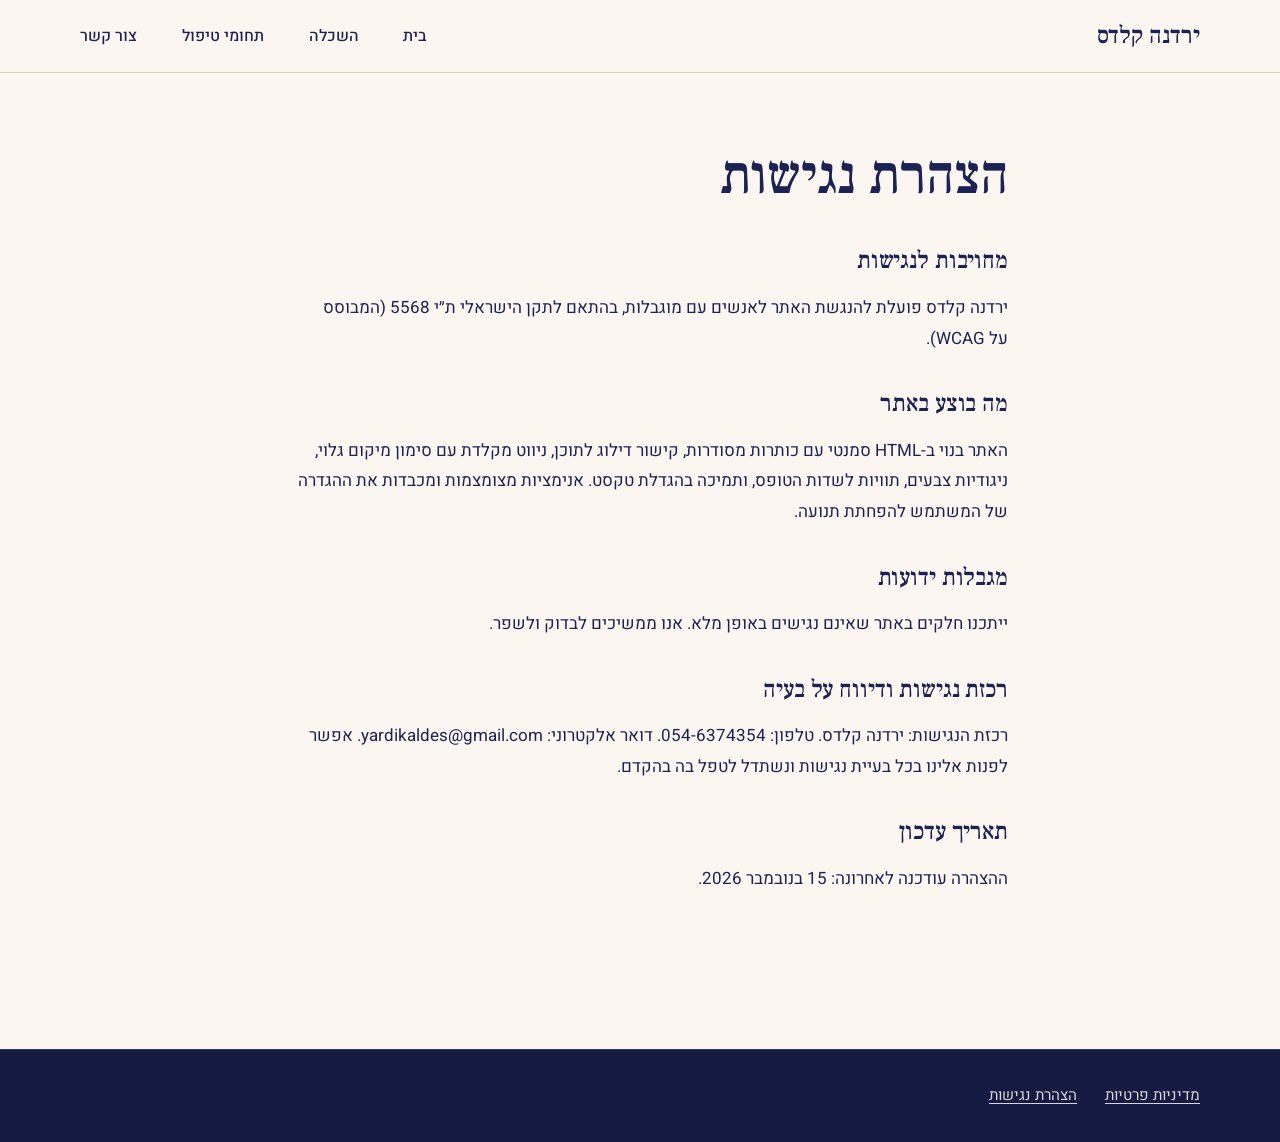
==== accessibility.html @ c279a72e "Initial site: Hebrew single-page site for Yardena Kaldes Static HTML/CSS/JS generated from content/*" ====
<!DOCTYPE html>
<html lang="he" dir="rtl">
<head>
<meta charset="utf-8">
<meta name="viewport" content="width=device-width, initial-scale=1">
<title>הצהרת נגישות | ירדנה קלדס</title>
<meta name="description" content="הצהרת נגישות">
<meta name="robots" content="noindex, nofollow">
<link rel="canonical" href="https://www.yardena-kaldes.com/accessibility.html">
<meta name="google-site-verification" content="xHPdpr_sbadGGnNC_z8FSd2xAfMQ8qjs7uREFKVyReg">
<meta property="og:title" content="הצהרת נגישות | ירדנה קלדס">
<meta property="og:description" content="הצהרת נגישות">
<meta property="og:url" content="https://www.yardena-kaldes.com/accessibility.html">
<meta property="og:site_name" content="ירדנה קלדס">
<meta property="og:type" content="website">
<meta property="og:locale" content="he_IL">
<meta name="twitter:card" content="summary">
<link rel="icon" href="assets/favicon.svg" type="image/svg+xml">
<link rel="preload" href="fonts/heebo-hebrew-400-normal.woff2" as="font" type="font/woff2" crossorigin>
<link rel="stylesheet" href="css/fonts.css">
<link rel="stylesheet" href="css/style.css">
<!-- DRAFT: legal text pending review by a lawyer. Not shown on the live page. -->
</head>
<body>
<a class="skip-link" href="#main">לדלג לתוכן הראשי</a>
<header class="site-header">
  <div class="wrap header-inner">
    <a class="brand" href="index.html">ירדנה קלדס</a>
    <button class="menu-toggle" type="button" aria-expanded="false" aria-controls="site-nav" data-open="תפריט" data-close="סגירת תפריט"><span class="menu-bars" aria-hidden="true"></span><span class="visually-hidden">תפריט</span></button>
    <nav id="site-nav" class="site-nav" aria-label="ניווט ראשי"><ul><li><a href="index.html#home">בית</a></li><li><a href="index.html#education">השכלה</a></li><li><a href="index.html#specialties">תחומי טיפול</a></li><li><a href="index.html#contact">צור קשר</a></li></ul></nav>
  </div>
</header>
<main id="main" class="text-page"><div class="wrap narrow">
  <h1>הצהרת נגישות</h1>
  <h2>מחויבות לנגישות</h2><p>ירדנה קלדס פועלת להנגשת האתר לאנשים עם מוגבלות, בהתאם לתקן הישראלי ת״י 5568 (המבוסס על WCAG).</p>
  <h2>מה בוצע באתר</h2><p>האתר בנוי ב-HTML סמנטי עם כותרות מסודרות, קישור דילוג לתוכן, ניווט מקלדת עם סימון מיקום גלוי, ניגודיות צבעים, תוויות לשדות הטופס, ותמיכה בהגדלת טקסט. אנימציות מצומצמות ומכבדות את ההגדרה של המשתמש להפחתת תנועה.</p>
  <h2>מגבלות ידועות</h2><p>ייתכנו חלקים באתר שאינם נגישים באופן מלא. אנו ממשיכים לבדוק ולשפר.</p>
  <h2>רכזת נגישות ודיווח על בעיה</h2><p>רכזת הנגישות: ירדנה קלדס. טלפון: 054-6374354. דואר אלקטרוני: yardikaldes@gmail.com. אפשר לפנות אלינו בכל בעיית נגישות ונשתדל לטפל בה בהקדם.</p>
  <h2>תאריך עדכון</h2><p>ההצהרה עודכנה לאחרונה: 15 בנובמבר 2026.</p>
</div></main>
<footer class="site-footer"><div class="wrap">
  <nav aria-label="מידע משפטי"><a href="privacy.html">מדיניות פרטיות</a> <a href="accessibility.html">הצהרת נגישות</a></nav>
</div></footer>
<!-- Accessibility widget (third-party, supplements the accessible build and does not replace it). Licence account is currently the site builder's, to be moved to the client. -->
<script src="https://cdn.enable.co.il/licenses/enable-L7759c07xz526q-1017-84226/init.js"></script>
<script src="js/main.js" defer></script>
</body>
</html>
---- css/fonts.css ----
@font-face{font-family:"Heebo";font-weight:300;font-style:normal;font-display:swap;src:url("../fonts/heebo-hebrew-300-normal.woff2") format("woff2");unicode-range:U+0590-05FF,U+200C-2010,U+20AA,U+25CC,U+FB1D-FB4F}
@font-face{font-family:"Heebo";font-weight:300;font-style:normal;font-display:swap;src:url("../fonts/heebo-latin-300-normal.woff2") format("woff2");unicode-range:U+0000-00FF,U+0131,U+0152-0153,U+02BB-02BC,U+02C6,U+02DA,U+02DC,U+2000-206F,U+2074,U+20AC,U+2122,U+2191,U+2193,U+2212,U+2215,U+FEFF,U+FFFD}
@font-face{font-family:"Heebo";font-weight:400;font-style:normal;font-display:swap;src:url("../fonts/heebo-hebrew-400-normal.woff2") format("woff2");unicode-range:U+0590-05FF,U+200C-2010,U+20AA,U+25CC,U+FB1D-FB4F}
@font-face{font-family:"Heebo";font-weight:400;font-style:normal;font-display:swap;src:url("../fonts/heebo-latin-400-normal.woff2") format("woff2");unicode-range:U+0000-00FF,U+0131,U+0152-0153,U+02BB-02BC,U+02C6,U+02DA,U+02DC,U+2000-206F,U+2074,U+20AC,U+2122,U+2191,U+2193,U+2212,U+2215,U+FEFF,U+FFFD}
@font-face{font-family:"Heebo";font-weight:500;font-style:normal;font-display:swap;src:url("../fonts/heebo-hebrew-500-normal.woff2") format("woff2");unicode-range:U+0590-05FF,U+200C-2010,U+20AA,U+25CC,U+FB1D-FB4F}
@font-face{font-family:"Heebo";font-weight:500;font-style:normal;font-display:swap;src:url("../fonts/heebo-latin-500-normal.woff2") format("woff2");unicode-range:U+0000-00FF,U+0131,U+0152-0153,U+02BB-02BC,U+02C6,U+02DA,U+02DC,U+2000-206F,U+2074,U+20AC,U+2122,U+2191,U+2193,U+2212,U+2215,U+FEFF,U+FFFD}
@font-face{font-family:"Heebo";font-weight:700;font-style:normal;font-display:swap;src:url("../fonts/heebo-hebrew-700-normal.woff2") format("woff2");unicode-range:U+0590-05FF,U+200C-2010,U+20AA,U+25CC,U+FB1D-FB4F}
@font-face{font-family:"Heebo";font-weight:700;font-style:normal;font-display:swap;src:url("../fonts/heebo-latin-700-normal.woff2") format("woff2");unicode-range:U+0000-00FF,U+0131,U+0152-0153,U+02BB-02BC,U+02C6,U+02DA,U+02DC,U+2000-206F,U+2074,U+20AC,U+2122,U+2191,U+2193,U+2212,U+2215,U+FEFF,U+FFFD}
@font-face{font-family:"Frank Ruhl Libre";font-weight:400;font-style:normal;font-display:swap;src:url("../fonts/frank-ruhl-libre-hebrew-400-normal.woff2") format("woff2");unicode-range:U+0590-05FF,U+200C-2010,U+20AA,U+25CC,U+FB1D-FB4F}
@font-face{font-family:"Frank Ruhl Libre";font-weight:400;font-style:normal;font-display:swap;src:url("../fonts/frank-ruhl-libre-latin-400-normal.woff2") format("woff2");unicode-range:U+0000-00FF,U+0131,U+0152-0153,U+02BB-02BC,U+02C6,U+02DA,U+02DC,U+2000-206F,U+2074,U+20AC,U+2122,U+2191,U+2193,U+2212,U+2215,U+FEFF,U+FFFD}
@font-face{font-family:"Frank Ruhl Libre";font-weight:500;font-style:normal;font-display:swap;src:url("../fonts/frank-ruhl-libre-hebrew-500-normal.woff2") format("woff2");unicode-range:U+0590-05FF,U+200C-2010,U+20AA,U+25CC,U+FB1D-FB4F}
@font-face{font-family:"Frank Ruhl Libre";font-weight:500;font-style:normal;font-display:swap;src:url("../fonts/frank-ruhl-libre-latin-500-normal.woff2") format("woff2");unicode-range:U+0000-00FF,U+0131,U+0152-0153,U+02BB-02BC,U+02C6,U+02DA,U+02DC,U+2000-206F,U+2074,U+20AC,U+2122,U+2191,U+2193,U+2212,U+2215,U+FEFF,U+FFFD}
@font-face{font-family:"Frank Ruhl Libre";font-weight:700;font-style:normal;font-display:swap;src:url("../fonts/frank-ruhl-libre-hebrew-700-normal.woff2") format("woff2");unicode-range:U+0590-05FF,U+200C-2010,U+20AA,U+25CC,U+FB1D-FB4F}
@font-face{font-family:"Frank Ruhl Libre";font-weight:700;font-style:normal;font-display:swap;src:url("../fonts/frank-ruhl-libre-latin-700-normal.woff2") format("woff2");unicode-range:U+0000-00FF,U+0131,U+0152-0153,U+02BB-02BC,U+02C6,U+02DA,U+02DC,U+2000-206F,U+2074,U+20AC,U+2122,U+2191,U+2193,U+2212,U+2215,U+FEFF,U+FFFD}
---- css/style.css ----
/* Yardena Kaldes: warm editorial clinic. Calm, spacious, quietly crafted. Mobile first, RTL via logical properties. */
:root {
  --ink: #1b2255;
  --ink-soft: #3b4270;
  --night: #141a42;
  --cream: #fbf7f0;
  --sand: #f3ebdd;
  --amber: #f1c27d;
  --amber-soft: #f7dfb4;
  --teal: #6fa8a2;
  --teal-soft: #dbebe8;
  --line: #d9d0be;
  --focus: #b4541a;
  --font-body: "Heebo", "Arial Hebrew", Arial, sans-serif;
  --font-head: "Frank Ruhl Libre", "Heebo", Georgia, serif;
  --gutter: clamp(1.25rem, 5vw, 3rem);
  --space-section: clamp(4.5rem, 11vw, 8.5rem);
  --radius: 1.75rem;
  --ease: cubic-bezier(.22, .7, .2, 1);
}

*, *::before, *::after { box-sizing: border-box; }
html { scroll-behavior: smooth; scroll-padding-top: 5.5rem; -webkit-text-size-adjust: 100%; }
body { margin: 0; background: var(--cream); color: var(--ink); font-family: var(--font-body); font-size: 1.0625rem; line-height: 1.8; }
img { max-width: 100%; height: auto; display: block; }
a { color: inherit; text-underline-offset: 0.22em; text-decoration-thickness: 1px; }
a:hover { text-decoration-thickness: 2px; }
:focus-visible { outline: 3px solid var(--focus); outline-offset: 3px; border-radius: 3px; }
.visually-hidden { position: absolute !important; width: 1px; height: 1px; margin: -1px; padding: 0; overflow: hidden; clip: rect(0 0 0 0); white-space: nowrap; border: 0; }
.wrap { width: 100%; max-width: 76rem; margin-inline: auto; padding-inline: var(--gutter); }
.narrow { max-width: 52rem; }

h1, h2, h3 { font-family: var(--font-head); font-weight: 500; line-height: 1.2; margin: 0 0 0.7em; }
h2 { font-size: clamp(2.1rem, 5.5vw, 3.4rem); letter-spacing: -0.005em; }
h3 { font-size: 1.35rem; font-weight: 700; line-height: 1.4; }
p { margin: 0 0 1.1em; text-wrap: pretty; }
h1, h2, h3, blockquote p, .lead { text-wrap: balance; }

.skip-link { position: absolute; inset-inline-start: 1rem; top: -5rem; z-index: 200; background: var(--ink); color: #fff; padding: 0.7rem 1.1rem; border-radius: 0 0 8px 8px; }
.skip-link:focus { top: 0; }

/* Header: floats over the hero, settles into cream on scroll */
.site-header { position: fixed; inset-inline: 0; top: 0; z-index: 100; transition: background .35s var(--ease), box-shadow .35s var(--ease); }
.site-header.is-scrolled, .site-header.is-solid { background: rgba(251, 247, 240, 0.94); backdrop-filter: blur(8px); box-shadow: 0 1px 0 var(--line); }
.header-inner { display: flex; align-items: center; justify-content: space-between; min-height: 4.5rem; gap: 1rem; }
.brand { font-family: var(--font-head); font-size: 1.5rem; font-weight: 500; text-decoration: none; }
.menu-toggle { width: 2.9rem; height: 2.9rem; border: 1px solid var(--line); border-radius: 50%; background: var(--cream); display: grid; place-items: center; cursor: pointer; }
.menu-bars, .menu-bars::before, .menu-bars::after { display: block; width: 1.2rem; height: 2px; background: var(--ink); content: ""; transition: transform .25s var(--ease); }
.menu-bars { position: relative; }
.menu-bars::before { position: absolute; top: -6px; }
.menu-bars::after { position: absolute; top: 6px; }
.menu-toggle[aria-expanded="true"] .menu-bars { background: transparent; }
.menu-toggle[aria-expanded="true"] .menu-bars::before { transform: translateY(6px) rotate(45deg); }
.menu-toggle[aria-expanded="true"] .menu-bars::after { transform: translateY(-6px) rotate(-45deg); }
.site-nav { position: absolute; inset-inline: 0; top: 100%; background: var(--cream); border-bottom: 1px solid var(--line); display: none; }
.site-nav.is-open { display: block; }
.site-nav ul { list-style: none; margin: 0; padding: 0.5rem var(--gutter) 1.25rem; }
.site-nav a { display: block; padding: 0.8rem 0; text-decoration: none; font-weight: 500; font-size: 1.1rem; }
@media (min-width: 52rem) {
  .menu-toggle { display: none; }
  .site-nav { position: static; display: block; background: none; border: 0; }
  .site-nav ul { display: flex; gap: clamp(1.5rem, 3.5vw, 3rem); padding: 0; }
  .site-nav a { position: relative; padding: 0.4rem 0; font-size: 1rem; }
  .site-nav a::after { content: ""; position: absolute; inset-inline: 0; bottom: 0; height: 2px; background: var(--amber); transform: scaleX(0); transform-origin: right; transition: transform .35s var(--ease); }
  .site-nav a:hover::after, .site-nav a:focus-visible::after { transform: scaleX(1); }
}

/* Hero: soft landscape plate, a calm card, an arched portrait */
.hero { position: relative; isolation: isolate; overflow: hidden; min-height: min(92svh, 62rem); display: flex; align-items: center; padding-block: 7rem 4rem; }
.hero-bg { position: absolute; inset: -4% 0; z-index: -1; background: linear-gradient(180deg, #b4d0d2 0%, #d9dccb 38%, #efdfc6 72%, var(--cream) 100%); will-change: transform; }
.hero-bg::after { content: ""; position: absolute; inset-inline: 0; bottom: 0; height: 64%; background: url("../assets/hero-bg-sm.webp") 62% 100% / cover no-repeat; -webkit-mask-image: linear-gradient(180deg, transparent 0, #000 28%); mask-image: linear-gradient(180deg, transparent 0, #000 28%); }
@media (min-width: 40rem) { .hero-bg::after { height: 100%; background-image: url("../assets/hero-bg.webp"); background-position: center bottom; -webkit-mask-image: none; mask-image: none; } }
.hero-bg::before { content: ""; position: absolute; inset: 0; z-index: 1; background: linear-gradient(180deg, rgba(251, 247, 240, .7) 0, rgba(251, 247, 240, 0) 20%, rgba(251, 247, 240, 0) 66%, var(--cream) 100%); }
.hero-inner { display: grid; gap: 2.5rem; align-items: center; width: 100%; }
.hero-card { background: rgba(251, 247, 240, 0.9); backdrop-filter: blur(10px); border-radius: var(--radius); padding: clamp(1.75rem, 4vw, 3rem); box-shadow: 0 1.5rem 4rem rgba(20, 26, 66, 0.12); }
.hero-logo { width: clamp(4.5rem, 12vw, 6.5rem); height: auto; margin-bottom: 1rem; }
.hero h1 { font-size: clamp(2.6rem, 8vw, 4.9rem); font-weight: 400; line-height: 1.05; margin-bottom: 0.2em; }
.hero-sub { font-family: var(--font-head); font-size: clamp(1.25rem, 2.6vw, 1.6rem); color: var(--ink-soft); margin-bottom: 1.5rem; }
.hero-sub::after { content: ""; display: block; width: 3.5rem; height: 3px; background: var(--amber); margin-top: 1.1rem; border-radius: 2px; }
.contact-list { margin: 0; }
.contact-list > div { display: flex; flex-wrap: wrap; gap: 0.6rem; padding-block: 0.12rem; }
.contact-list dt { font-weight: 700; }
.contact-list dd { margin: 0; }
.contact-list a { text-decoration: none; border-bottom: 1px solid currentColor; }
.contact-list a:hover { border-bottom-width: 2px; }

.hero-portrait { position: relative; margin: 0; width: min(100%, 22rem); margin-inline: auto; padding: 0 0 1.25rem; }
.hero-photo { position: relative; z-index: 2; width: 100%; aspect-ratio: 4 / 5; object-fit: cover; object-position: top center; border-radius: 999px 999px 1.5rem 1.5rem; box-shadow: 0 1.75rem 3.5rem rgba(20, 26, 66, 0.22); }
.portrait-disc { position: absolute; z-index: 1; inset-inline-start: -8%; bottom: 0; width: 62%; aspect-ratio: 1; border-radius: 50%; background: var(--amber); opacity: 0.9; }
.portrait-ring { position: absolute; z-index: 3; inset: -0.9rem 0.9rem 0.4rem -0.9rem; border: 1.5px solid rgba(251, 247, 240, 0.85); border-radius: 999px 999px 1.7rem 1.7rem; pointer-events: none; }
@media (min-width: 52rem) {
  .hero-inner { grid-template-columns: 1.15fr 0.85fr; gap: 4rem; }
  .hero-portrait { margin-inline: 0; width: min(100%, 25rem); justify-self: center; }
}

/* Intro */
.intro { padding-block: var(--space-section) calc(var(--space-section) * 0.8); }
.intro h2 { text-align: center; margin-bottom: 0.8em; }
.intro p { font-size: 1.28rem; text-align: center; text-wrap: balance; max-width: 38rem; margin-inline: auto; margin-bottom: 0.9em; }
blockquote { position: relative; margin: 3.25rem auto 3rem; max-width: 42rem; padding: 2.8rem 1rem 0.5rem; text-align: center; }
blockquote::before { content: "\201D"; position: absolute; top: -0.9rem; inset-inline: 0; font-family: var(--font-head); font-size: 6rem; line-height: 1; color: var(--amber); }
.intro blockquote p { margin: 0 auto; max-width: none; font-family: var(--font-head); font-size: clamp(1.5rem, 3.4vw, 2.05rem); line-height: 1.55; font-weight: 400; }
.approach-label { font-weight: 700; margin-bottom: 1rem; text-align: center; }
.approach { list-style: none; margin: 0; padding: 0; display: grid; gap: 1rem; }
.approach li { padding: 1.4rem 1.5rem; background: var(--sand); border-radius: 1.1rem; border-inline-start: 4px solid var(--amber); }
@media (min-width: 44rem) { .approach { grid-template-columns: 1fr 1fr; } }

/* Specialties */
.specialties { position: relative; background: linear-gradient(180deg, var(--amber) 0%, var(--amber-soft) 100%); padding-block: var(--space-section); border-radius: 50% 50% 0 0 / 3.5rem 3.5rem 0 0; }
.specialties h2 { text-align: center; margin-bottom: 2.75rem; }
.cards { list-style: none; margin: 0; padding: 0; display: grid; gap: 1.1rem; }
.card { position: relative; background: var(--cream); border-radius: var(--radius); padding: 2rem 1.75rem 1.9rem; font-weight: 500; font-size: 1.15rem; line-height: 1.7; box-shadow: 0 0.6rem 1.8rem rgba(20, 26, 66, 0.07); transition: transform .4s var(--ease), box-shadow .4s var(--ease); }
.card p { margin: 0; }
.card:hover { transform: translateY(-4px); box-shadow: 0 1.2rem 2.6rem rgba(20, 26, 66, 0.12); }
.card-mark { display: block; width: 2.6rem; height: 2.6rem; margin-bottom: 1.1rem; border-radius: 50% 50% 50% 0.3rem; background: var(--teal); opacity: 0.85; }
.card:nth-child(2) .card-mark { border-radius: 50% 0.3rem 50% 50%; background: var(--ink); opacity: 0.8; }
.card:nth-child(3) .card-mark { border-radius: 0.3rem 50% 50% 50%; }
.card:nth-child(4) .card-mark { border-radius: 50% 50% 0.3rem 50%; background: var(--amber); opacity: 1; }
@media (min-width: 44rem) { .cards { grid-template-columns: 1fr 1fr; gap: 1.5rem; } }

/* Education */
.education { padding-block: var(--space-section); }
.edu-layout { display: grid; gap: 2.5rem; }
.edu-head h2 { margin: 0; }
.edu-block { margin-bottom: 3.25rem; }
.edu-block h3 { display: flex; align-items: center; gap: 0.8rem; margin-bottom: 1.1rem; }
.edu-block h3::before { content: ""; flex: none; width: 1.6rem; height: 3px; border-radius: 2px; background: var(--amber); }
.edu-block p { max-width: 42rem; }
.timeline { list-style: none; margin: 0; padding: 0; }
.timeline li { position: relative; display: grid; gap: 0.15rem; padding: 0 1.5rem 1.6rem 0; border-inline-start: 0; }
.timeline li::before { content: ""; position: absolute; inset-inline-start: 0; top: 0.65rem; bottom: -0.2rem; width: 2px; background: var(--line); }
.timeline li::after { content: ""; position: absolute; inset-inline-start: -0.32rem; top: 0.55rem; width: 0.75rem; height: 0.75rem; border-radius: 50%; background: var(--cream); border: 2px solid var(--ink); }
.timeline li { padding-inline-start: 1.9rem; padding-inline-end: 0; }
.timeline li:last-child::before { bottom: 1rem; }
.when { font-family: var(--font-head); font-weight: 700; font-size: 1.15rem; color: var(--ink-soft); white-space: nowrap; }
.what { max-width: 40rem; }
@media (min-width: 60rem) {
  .edu-layout { grid-template-columns: 16rem 1fr; gap: 5rem; align-items: start; }
  .edu-head { position: sticky; top: 7rem; }
  .timeline li { grid-template-columns: 9rem 1fr; gap: 1.5rem; }
}

/* Contact: the page settles into a deep, quiet close */
.contact { background: var(--night); color: var(--cream); padding-block: var(--space-section); border-radius: 50% 50% 0 0 / 3.5rem 3.5rem 0 0; }
.contact h2 { text-align: center; margin-bottom: 3rem; }
.contact-grid { display: grid; gap: 3rem; }
@media (min-width: 52rem) { .contact-grid { grid-template-columns: 1fr 1fr; gap: 6rem; align-items: start; } }
.lead { font-family: var(--font-head); font-size: clamp(1.7rem, 4vw, 2.5rem); line-height: 1.35; margin-bottom: 1.75rem; }
.contact .contact-list a { border-bottom-color: var(--amber); }
.field { margin-bottom: 1.2rem; }
.field label { display: block; margin-bottom: 0.35rem; font-weight: 500; }
.field input[type="text"], .field input[type="tel"], .field input[type="email"] {
  width: 100%; min-height: 3.1rem; padding: 0.5rem 0.9rem; font: inherit; color: var(--ink);
  background: var(--cream); border: 2px solid transparent; border-radius: 0.7rem;
}
.field input:focus-visible { outline: 3px solid var(--amber); outline-offset: 2px; }
.field.consent { display: flex; gap: 0.7rem; align-items: flex-start; }
.field.consent input { width: 1.4rem; height: 1.4rem; margin-top: 0.3rem; accent-color: var(--amber); flex: none; }
.field.consent label { margin: 0; font-weight: 400; font-size: 0.98rem; }
button[type="submit"] { min-height: 3.1rem; padding: 0.6rem 3rem; font: inherit; font-weight: 700; color: var(--night); background: var(--amber); border: 2px solid var(--amber); border-radius: 999px; cursor: pointer; transition: background .25s var(--ease), color .25s var(--ease), transform .25s var(--ease); }
button[type="submit"]:hover { background: transparent; color: var(--amber); }
button[type="submit"]:active { transform: scale(0.98); }
.form-status { margin: 1rem 0 0; font-weight: 500; min-height: 1.5em; }
.form-status.is-ok { color: #9be3b4; }
.form-status.is-error { color: #ffb4a8; }
.hp { position: absolute; inset-inline-start: -9999px; width: 1px; height: 1px; overflow: hidden; }

/* Footer and text pages */
.site-footer { background: var(--night); color: rgba(251, 247, 240, 0.85); padding-block: 2rem; border-top: 1px solid rgba(251, 247, 240, 0.12); font-size: 0.95rem; }
.site-footer nav { display: flex; gap: 1.75rem; flex-wrap: wrap; }
.text-page { padding-block: 9rem var(--space-section); min-height: 70vh; }
.text-page h1 { font-size: clamp(2.2rem, 6vw, 3.4rem); }
.text-page h2 { font-size: 1.5rem; margin-top: 2.25rem; }
.site-header.is-solid { background: rgba(251, 247, 240, 0.94); }

/* Motion: quiet, meaningful, and only when the user has not asked for less */
.js-reveal .reveal { opacity: 0; transform: translateY(16px); transition: opacity .8s var(--ease), transform .8s var(--ease); }
.js-reveal .reveal.is-visible { opacity: 1; transform: none; }
.js-reveal .cards .card:nth-child(2n) { transition-delay: .08s; }
.hero-photo, .hero-card { animation: rise .9s var(--ease) both; }
.hero-photo { animation-delay: .15s; }
@keyframes rise { from { opacity: 0; transform: translateY(18px); } to { opacity: 1; transform: none; } }
@media (prefers-reduced-motion: reduce) {
  html { scroll-behavior: auto; }
  *, *::before, *::after { transition: none !important; animation: none !important; }
  .js-reveal .reveal { opacity: 1; transform: none; }
  .hero-bg { transform: none !important; }
}
@media (forced-colors: active) { .card, .approach li { border: 1px solid CanvasText; } }

/* WhatsApp */
.btn-wa { display: inline-flex; align-items: center; gap: 0.7rem; min-height: 3.1rem; margin-top: 1.75rem; padding: 0.6rem 1.6rem; border-radius: 999px; background: #25d366; color: #0b2a16; font-weight: 700; text-decoration: none; transition: transform .25s var(--ease), background .25s var(--ease); }
.btn-wa:hover { background: #3be07b; transform: translateY(-2px); text-decoration: none; }
.btn-wa svg { width: 1.5rem; height: 1.5rem; flex: none; }
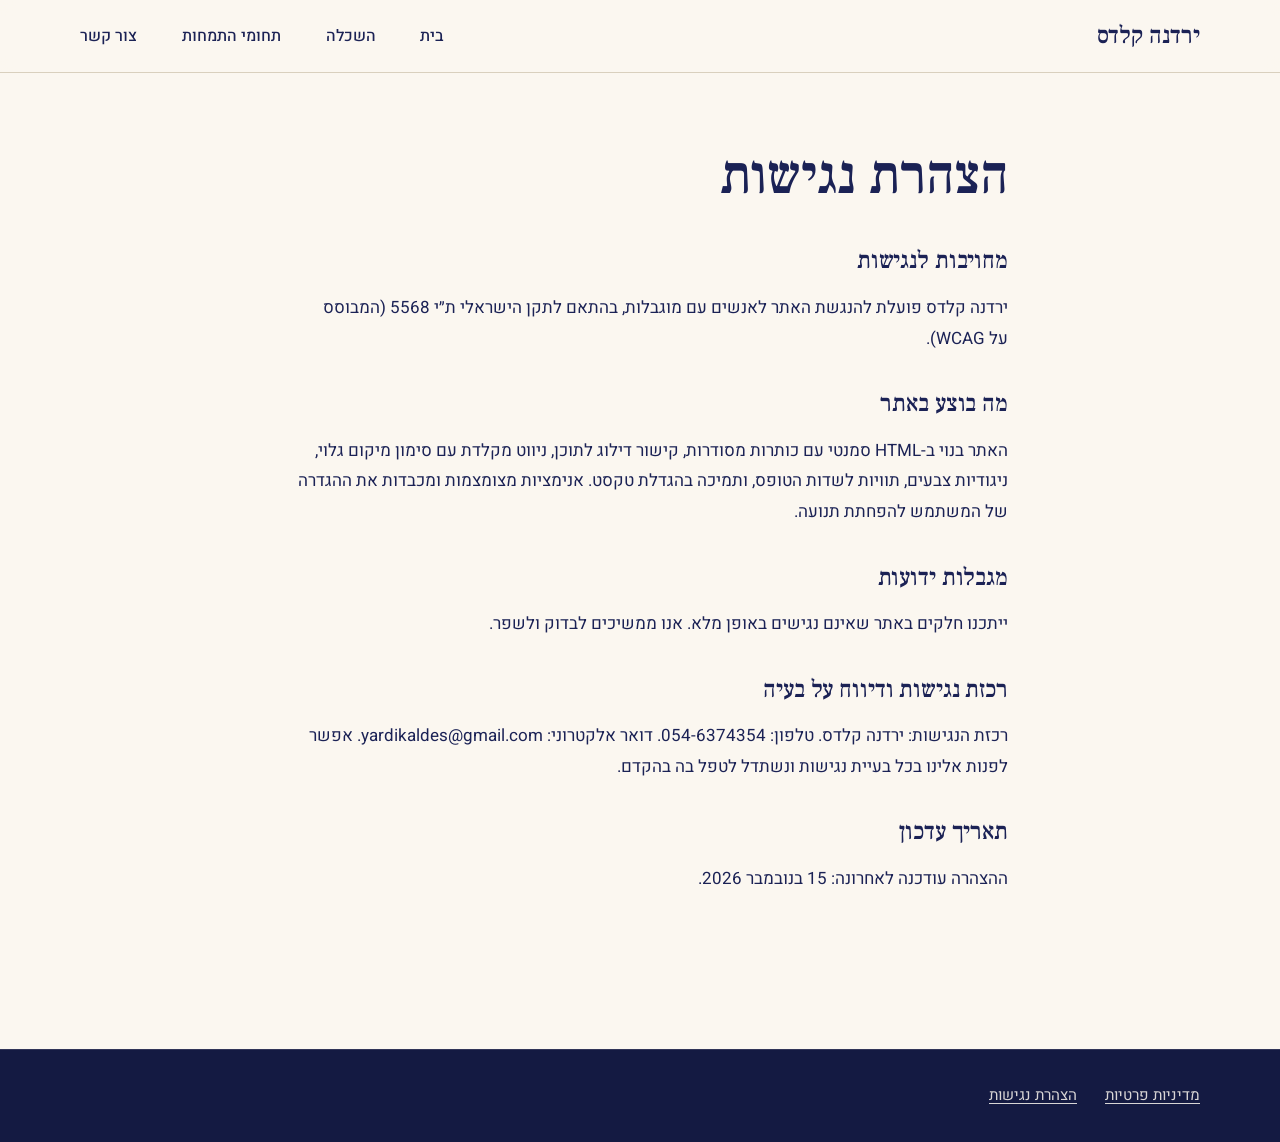
==== commit fcf377e1: "Fix mobile heading wrap and align menu label Wrap education subsection headings in a span so the fle" ====
--- a/accessibility.html
+++ b/accessibility.html
@@ -15,7 +15,9 @@
 <meta property="og:type" content="website">
 <meta property="og:locale" content="he_IL">
 <meta name="twitter:card" content="summary">
-<link rel="icon" href="assets/favicon.svg" type="image/svg+xml">
+<link rel="icon" href="favicon.ico" sizes="32x32 48x48">
+<link rel="icon" href="assets/favicon-192.png" type="image/png" sizes="192x192">
+<link rel="apple-touch-icon" href="assets/apple-touch-icon.png">
 <link rel="preload" href="fonts/heebo-hebrew-400-normal.woff2" as="font" type="font/woff2" crossorigin>
 <link rel="stylesheet" href="css/fonts.css">
 <link rel="stylesheet" href="css/style.css">
@@ -27,7 +29,7 @@
   <div class="wrap header-inner">
     <a class="brand" href="index.html">ירדנה קלדס</a>
     <button class="menu-toggle" type="button" aria-expanded="false" aria-controls="site-nav" data-open="תפריט" data-close="סגירת תפריט"><span class="menu-bars" aria-hidden="true"></span><span class="visually-hidden">תפריט</span></button>
-    <nav id="site-nav" class="site-nav" aria-label="ניווט ראשי"><ul><li><a href="index.html#home">בית</a></li><li><a href="index.html#education">השכלה</a></li><li><a href="index.html#specialties">תחומי טיפול</a></li><li><a href="index.html#contact">צור קשר</a></li></ul></nav>
+    <nav id="site-nav" class="site-nav" aria-label="ניווט ראשי"><ul><li><a href="index.html#home">בית</a></li><li><a href="index.html#education">השכלה</a></li><li><a href="index.html#specialties">תחומי התמחות</a></li><li><a href="index.html#contact">צור קשר</a></li></ul></nav>
   </div>
 </header>
 <main id="main" class="text-page"><div class="wrap narrow">
